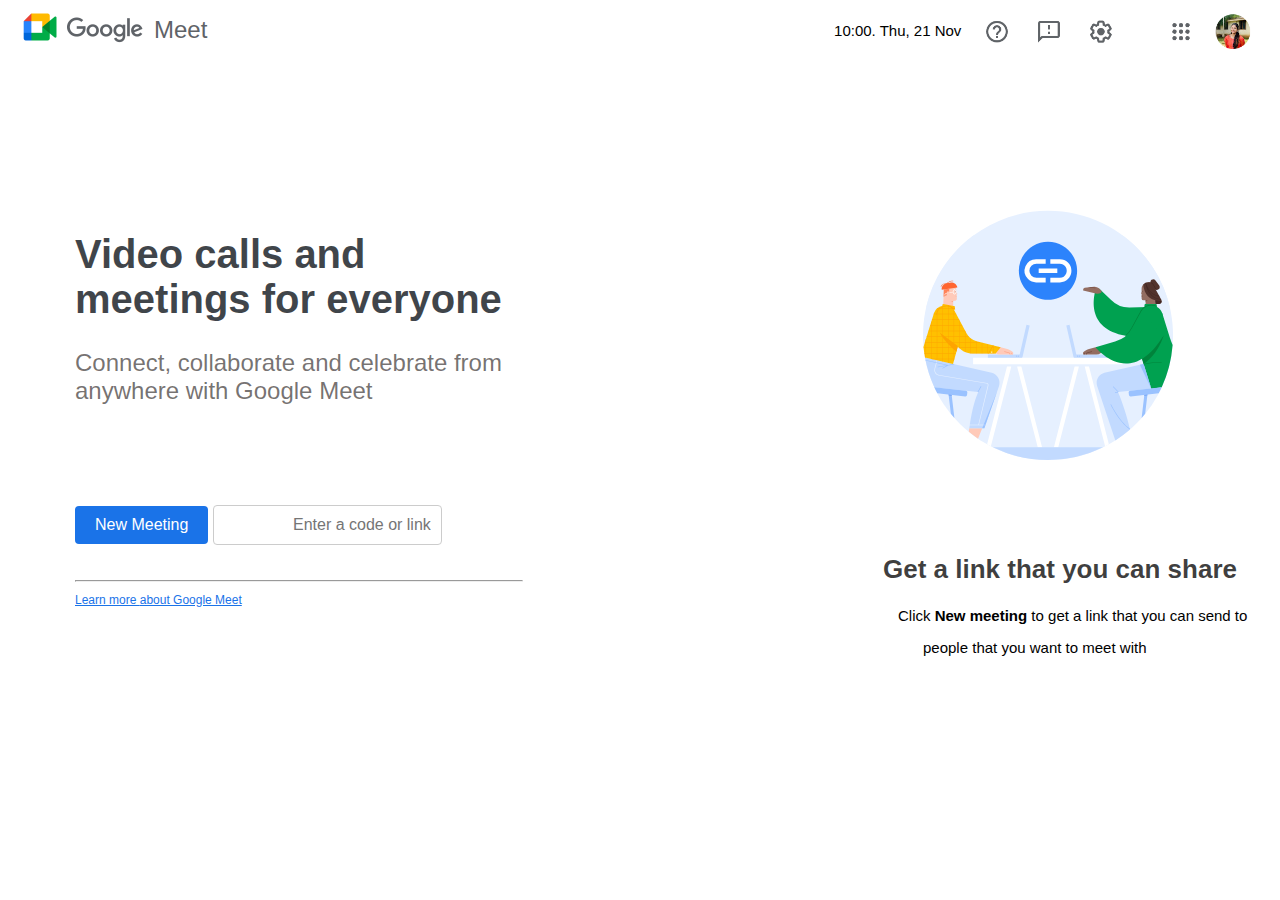
==== index.html @ 1018ca8e "googlemeet complete" ====
<!DOCTYPE html>
<html lang="en">
<head>
    <meta charset="UTF-8">
    <meta name="viewport" content="width=device-width, initial-scale=1.0">
    <title>Google meet</title>
    <link rel="icon" href="google-meet-logo.png" type="image/icon">
    <link rel="stylesheet" href="style.css">
</head>
<body>
    <header class="header">
        <div class="header-left">
            <img class="header-left-img" src="header-left-img.png" alt="Logo">
            <p>Meet</p>
        </div>

        <div class="header-right">
            <div class="header-right-time">
                 <p>10:00. Thu, 21 Nov</p>
            </div>
              <img class="header-right-img" src="header-right-img.png" alt="Profile">
        </div>
    </header>
    
    <div class="container">
        <div class="first-content">
            <h1 class="first-heading">Video calls and meetings for everyone</h1>
            <p class="">Connect, collaborate and celebrate from anywhere with Google Meet</p>
            <div class="new-meeting-container">
                 <button class="new-meeting-button">New Meeting</button>
                 <input class="new-meeting-input" type="text" placeholder="Enter a code or link">
            </div>
            <div>
                <hr>
                <a class="end" href="">Learn more <span> about Google Meet</span></a> 
            </div>
        </div>

        <div class="second-content">
            <img class="left-content-img" src="left-content-img.svg" alt="">
            <h2 class="second-heading">Get a link that you can share</h2>
            <p class="second-content-p">Click <strong>New meeting</strong> to get a link that you can send to </p>
            <p class="last-p">people that you want to meet with</p>
            
        </div>
    </div>

</body>
</html>
---- style.css ----
body {
    margin: 0;
    font-family: Arial, sans-serif;
}

.header {
    display: flex;
    align-items: center;
    justify-content: space-between;
    padding: 10px 20px;
    
}

.header-left {
    display: flex;
    align-items: center;
}

.header-left img {
    height: 40px; 
    margin-right: 10px;
}

.header-left p {
    font-size: 24px;
    margin: 0;
    color: #5f6368;
}

.header-right {
    display: flex;
    align-items: center;
    
}

.header-right-time p {
    font-size: 15px;
    margin: 0;
}

.header-right-img {
    height: 40px;
    margin-left: 10px; 
    cursor: pointer;
}
.container{
    width: 100%;
    height: 500px;
    display: flex;
    margin-top: 80px;
}
.first-content{
    width: 35%;
    height: 500px;
    margin-left: 75px;
    padding-top: 65px;
}
.first-content p{
    font-size: 24px;
    color: #1b14139c;
}
.first-heading{
    font-size: 40px;
    font-family: "Google Sans", Roboto, Arial, sans-serif;
    color: #01070ec2;

}
.new-meeting{
    height: 60px;
}
.button{
    background-color: blue;
    width: 145px;
    height: 40px;
    cursor: pointer;
    text-align: center;
    border: 1px;
}

.new-meeting-container {
    margin-top: 100px; 
    margin-bottom: 35px;
  }
  
.new-meeting-button {
    background-color: #1a73e8; 
    color: white;
    border: none;
    border-radius: 4px;
    padding: 10px 20px;
    font-size: 16px;
    cursor: pointer;
   
  }

  .new-meeting-button:hover {
    background-color: #1558b3; 
  }
  
  .new-meeting-input {
    padding: 10px;
    font-size: 16px;
    border: 1px solid #ccc;
    border-radius: 4px;
    text-align: end;
  }

.end{
    font-size: 12px;
    color: #1a73e8;
  }

.search-box{
    margin-left: 145px;
    text-align: end;
    width: 140px;
    height: 25px;
   
}
.second-content{
    width: 440px;
    padding-left: 300px;
    /* height: 100px; */
}
.left-content-img{
    margin-left:100px;
    margin-top: 70px;
    height: 250px;
    width: 250px;
}
.second-heading{
    font-size: 26px;
    padding-left: 60px;
    margin-top: 90px;
    color:rgba(0, 0, 0, 0.765)
}
.second-content-p{
    font-size: 15px;
    margin-left: 75px;
    margin-top: 15px;
}
.last-p{
    font-size: 15px;
    margin-left: 100px;
   
}
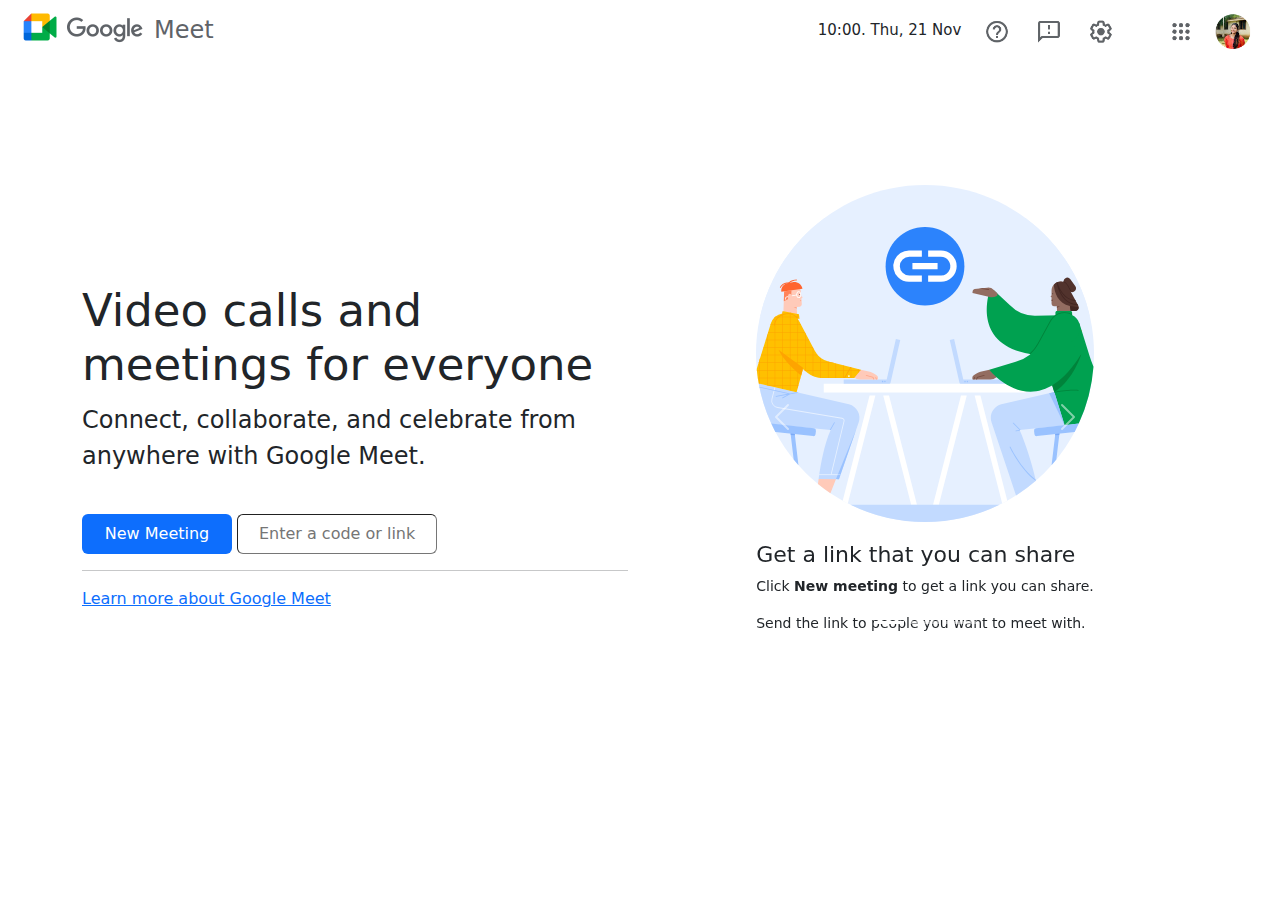
==== commit 18965ec1: "responsive googlemeet" ====
--- a/index.html
+++ b/index.html
@@ -3,47 +3,82 @@
 <head>
     <meta charset="UTF-8">
     <meta name="viewport" content="width=device-width, initial-scale=1.0">
-    <title>Google meet</title>
+    <title>Google Meet</title>
     <link rel="icon" href="google-meet-logo.png" type="image/icon">
-    <link rel="stylesheet" href="style.css">
+    <link rel="stylesheet" href="style.css" type="text/css">
+    <link href="https://cdn.jsdelivr.net/npm/bootstrap@5.3.2/dist/css/bootstrap.min.css" rel="stylesheet">
 </head>
+
 <body>
+    <!-- Header -->
     <header class="header">
         <div class="header-left">
             <img class="header-left-img" src="header-left-img.png" alt="Logo">
             <p>Meet</p>
         </div>
-
         <div class="header-right">
             <div class="header-right-time">
-                 <p>10:00. Thu, 21 Nov</p>
+                <p>10:00. Thu, 21 Nov</p>
             </div>
-              <img class="header-right-img" src="header-right-img.png" alt="Profile">
+            <img class="header-right-img" src="header-right-img.png" alt="Profile">
         </div>
     </header>
-    
+
+    <!-- Main Content -->
     <div class="container">
-        <div class="first-content">
-            <h1 class="first-heading">Video calls and meetings for everyone</h1>
-            <p class="">Connect, collaborate and celebrate from anywhere with Google Meet</p>
-            <div class="new-meeting-container">
-                 <button class="new-meeting-button">New Meeting</button>
-                 <input class="new-meeting-input" type="text" placeholder="Enter a code or link">
+        <div class="row">
+            <!-- First Session -->
+            <div class="col-12 col-md-6 first-session mt-4">
+                <h1 class="first-heading">Video calls and meetings for everyone</h1>
+                <p class="first-p  ">Connect, collaborate, and celebrate from anywhere with Google Meet.</p>
+                <div class="new-meeting-container  ">
+                    <button class="new-meeting-button bg-primary border-0 text-white rounded-2 mt-4 ">New Meeting</button>
+                    <input class="new-meeting-input rounded border-1 text-center" type="text" placeholder="Enter a code or link">
+                    <hr>
+                    <a class="end mb-3" href="#">Learn more <span>about Google Meet</span></a>
+                </div>
             </div>
-            <div>
-                <hr>
-                <a class="end" href="">Learn more <span> about Google Meet</span></a> 
+
+            <!-- Second Session -->
+            <div class="col-12 col-md-6 second-session mt-4">
+                <div id="carouselExampleCaptions" class="carousel slide">
+                    <div class="carousel-indicators">
+                        <button type="button" data-bs-target="#carouselExampleCaptions" data-bs-slide-to="0" class="active" aria-current="true" aria-label="Slide 1"></button>
+                        <button type="button" data-bs-target="#carouselExampleCaptions" data-bs-slide-to="1" aria-label="Slide 2"></button>
+                        <button type="button" data-bs-target="#carouselExampleCaptions" data-bs-slide-to="2" aria-label="Slide 3"></button>
+                    </div>
+                    <div class="carousel-inner">
+                        <div class="carousel-item active">
+                            <img src="left-content-img.svg" class="d-block w-100" alt="...">
+                            <h2 class="second-heading">Get a link that you can share</h2>
+                            <p class="second-content-p">Click <strong>New meeting</strong> to get a link you can share.</p>
+                            <p class="last-p">Send the link to people you want to meet with.</p>
+                        </div>
+                        <div class="carousel-item">
+                            <img src="left-content-img2.svg" class="d-block w-100" alt="...">
+                            <h2 class="second-heading text-center">Plan ahead</h2>
+                            <p class="second-content-p">Use <strong>New meeting</strong> to schedule meetings in Google Calendar.</p>
+                        </div>
+                        <div class="carousel-item">
+                            <img src="left-content-img3.svg" class="d-block w-100" alt="...">
+                            <h2 class="second-heading text-center">Your meeting is safe</h2>
+                            <p class="second-content-p">No one can join a meeting unless invited or admitted by the host.</p>
+                        </div>
+                    </div>
+                    <button class="carousel-control-prev" type="button" data-bs-target="#carouselExampleCaptions" data-bs-slide="prev">
+                        <span class="carousel-control-prev-icon" aria-hidden="true"></span>
+                        <span class="visually-hidden">Previous</span>
+                    </button>
+                    <button class="carousel-control-next" type="button" data-bs-target="#carouselExampleCaptions" data-bs-slide="next">
+                        <span class="carousel-control-next-icon" aria-hidden="true"></span>
+                        <span class="visually-hidden">Next</span>
+                    </button>
+                </div>
             </div>
-        </div>
-
-        <div class="second-content">
-            <img class="left-content-img" src="left-content-img.svg" alt="">
-            <h2 class="second-heading">Get a link that you can share</h2>
-            <p class="second-content-p">Click <strong>New meeting</strong> to get a link that you can send to </p>
-            <p class="last-p">people that you want to meet with</p>
-            
         </div>
     </div>
 
+    <!-- Bootstrap JS -->
+    <script src="https://cdn.jsdelivr.net/npm/bootstrap@5.3.2/dist/js/bootstrap.bundle.min.js"></script>
 </body>
-</html>+</html>
--- a/style.css
+++ b/style.css
@@ -1,15 +1,15 @@
-
+/* General Reset */
 body {
     margin: 0;
     font-family: Arial, sans-serif;
 }
 
+/* Header Styles */
 .header {
     display: flex;
     align-items: center;
     justify-content: space-between;
     padding: 10px 20px;
-    
 }
 
 .header-left {
@@ -18,7 +18,7 @@
 }
 
 .header-left img {
-    height: 40px; 
+    height: 40px;
     margin-right: 10px;
 }
 
@@ -31,7 +31,6 @@
 .header-right {
     display: flex;
     align-items: center;
-    
 }
 
 .header-right-time p {
@@ -41,108 +40,69 @@
 
 .header-right-img {
     height: 40px;
-    margin-left: 10px; 
+    margin-left: 10px;
     cursor: pointer;
 }
-.container{
-    width: 100%;
-    height: 500px;
-    display: flex;
+
+/* Main Content Styles */
+.container {
     margin-top: 80px;
 }
-.first-content{
-    width: 35%;
-    height: 500px;
-    margin-left: 75px;
-    padding-top: 65px;
+
+.first-session {
+    padding: 20px;
 }
-.first-content p{
-    font-size: 24px;
-    color: #1b14139c;
-}
-.first-heading{
-    font-size: 40px;
-    font-family: "Google Sans", Roboto, Arial, sans-serif;
-    color: #01070ec2;
+
+.first-heading {
+    font-size: 45px;
+    margin-top: 100px;
 
 }
-.new-meeting{
-    height: 60px;
-}
-.button{
-    background-color: blue;
-    width: 145px;
-    height: 40px;
-    cursor: pointer;
-    text-align: center;
-    border: 1px;
+
+.new-meeting-container{
+    height: 100px;
 }
 
-.new-meeting-container {
-    margin-top: 100px; 
-    margin-bottom: 35px;
-  }
-  
-.new-meeting-button {
-    background-color: #1a73e8; 
-    color: white;
-    border: none;
-    border-radius: 4px;
-    padding: 10px 20px;
-    font-size: 16px;
-    cursor: pointer;
-   
-  }
-
-  .new-meeting-button:hover {
-    background-color: #1558b3; 
-  }
-  
-  .new-meeting-input {
-    padding: 10px;
-    font-size: 16px;
-    border: 1px solid #ccc;
-    border-radius: 4px;
-    text-align: end;
-  }
-
-.end{
-    font-size: 12px;
-    color: #1a73e8;
-  }
-
-.search-box{
-    margin-left: 145px;
-    text-align: end;
-    width: 140px;
-    height: 25px;
-   
-}
-.second-content{
-    width: 440px;
-    padding-left: 300px;
-    /* height: 100px; */
-}
-.left-content-img{
-    margin-left:100px;
-    margin-top: 70px;
-    height: 250px;
-    width: 250px;
-}
-.second-heading{
-    font-size: 26px;
-    padding-left: 60px;
-    margin-top: 90px;
-    color:rgba(0, 0, 0, 0.765)
-}
-.second-content-p{
-    font-size: 15px;
-    margin-left: 75px;
-    margin-top: 15px;
-}
-.last-p{
-    font-size: 15px;
-    margin-left: 100px;
-   
+.first-p {
+    margin-top: 10px;
+    font-size: 24px;
 }
 
+.new-meeting-button{
+    height: 40px;
+    width: 150px;
+}
+
+.new-meeting-input{
+    height: 40px;
+    width: 200px;
+
+}
+
+.second-session {
+    display: flex;
+    justify-content: center;
+    align-items: center;
+    padding: 20px;
+}
+
+/* Carousel Styles */
+.second-heading {
+    font-size: 22px;
+    margin-top: 20px;
+}
+
+.second-content-p, .last-p {
+    font-size: 14px;
+}
+
+/* Responsive Styles */
+@media (max-width: 660px) {
+    .row {
+        flex-direction: column; 
+    }
+
+    .second-session {
+        margin-top: 20px; 
+    }
+}
